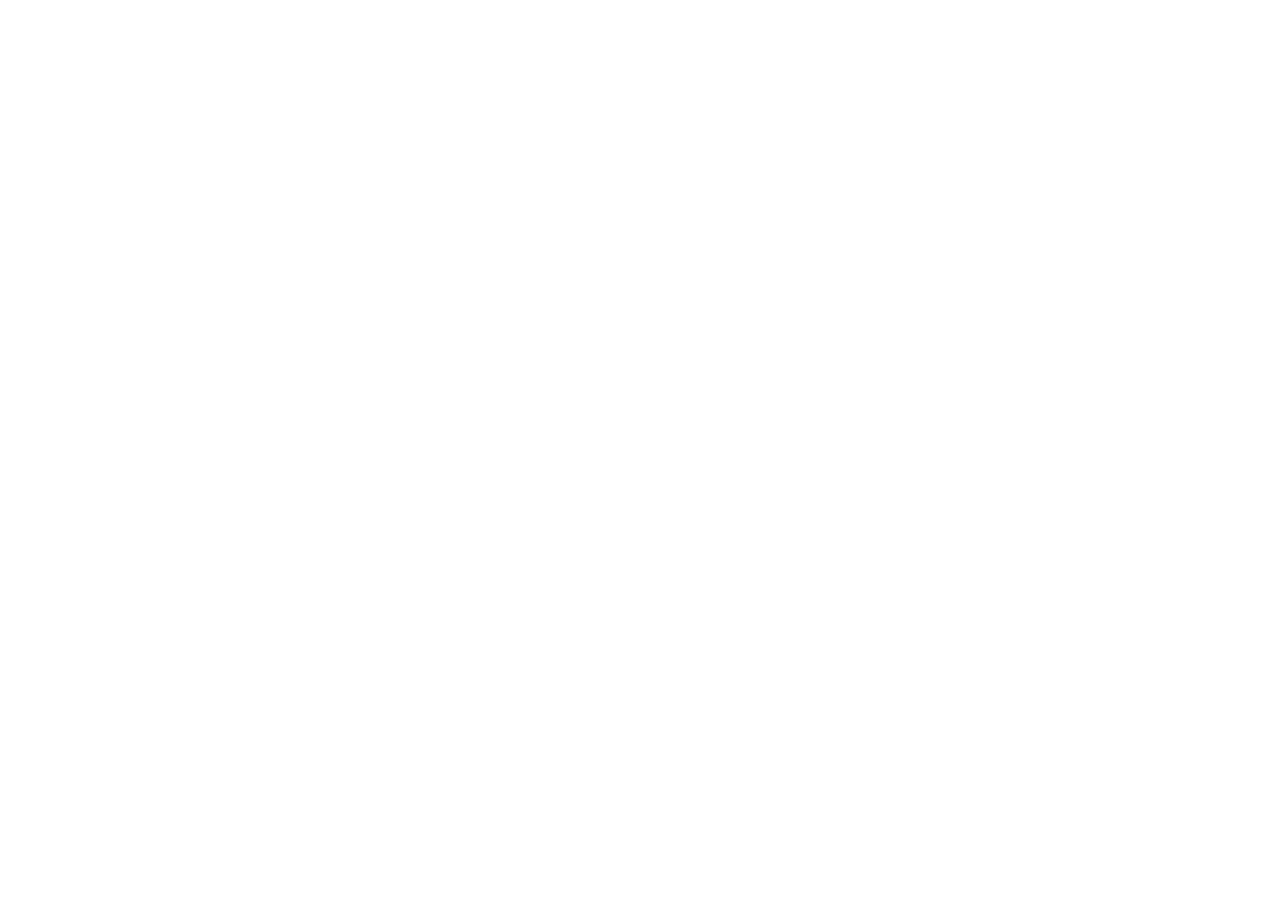
==== 4.html @ 883c3302 "started 4 block" ====
<!DOCTYPE html>
<html lang="en">
<head>
    <meta charset="UTF-8">
    <meta name="viewport" content="width=device-width, initial-scale=1.0">
    <title>Shapes-layout</title>
    <link rel="stylesheet" href="./css/4.css">
</head>
<body>
    
</body>
</html>
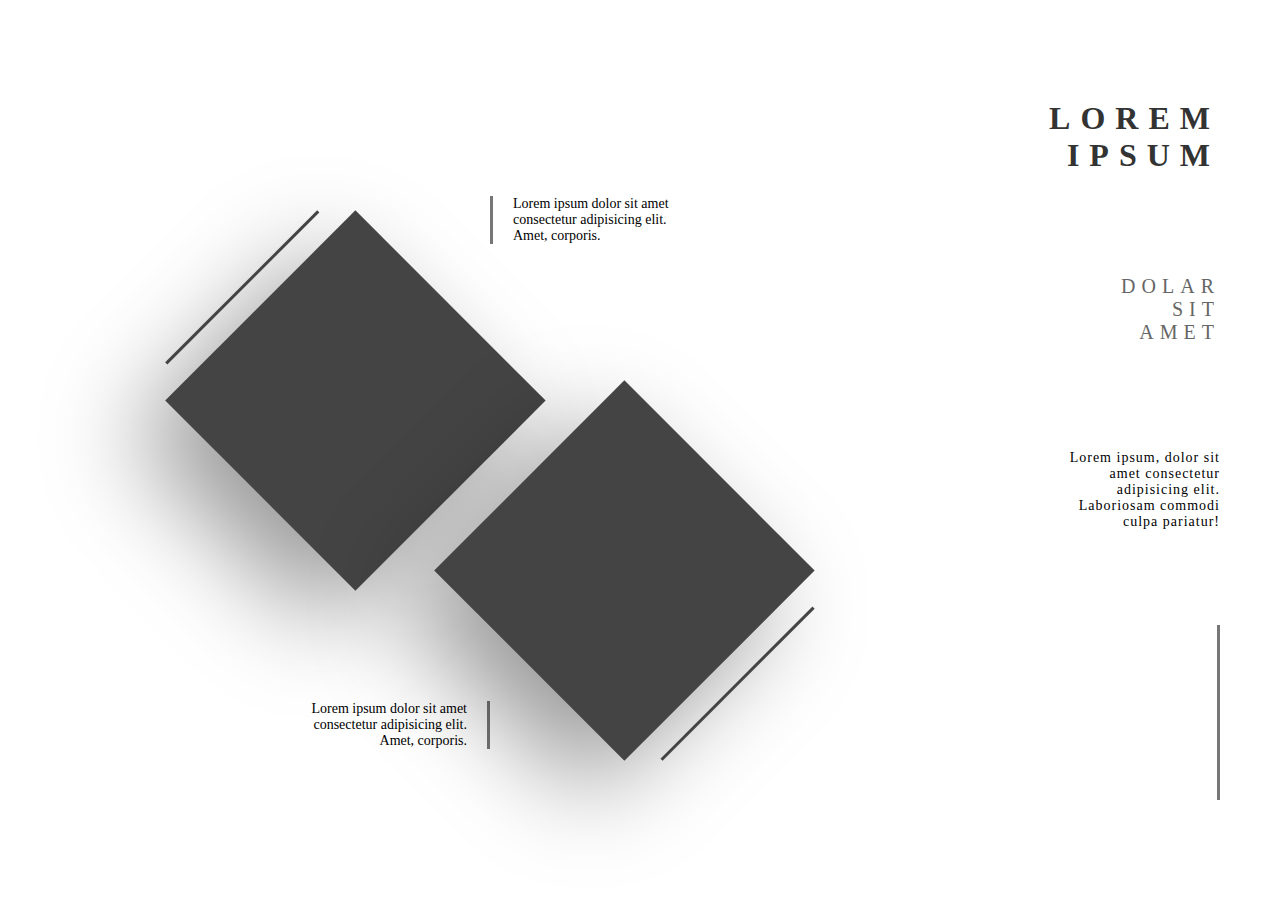
==== commit 1368e270: "finished the 5th slide" ====
--- a/4.html
+++ b/4.html
@@ -8,5 +8,39 @@
 </head>
 <body>
     
+    <div class="block">
+        <div class="block__left">
+            <div>
+                <div class="square">
+                    <div class="square__bg-wrap">
+                    <div class="square__bg" style="background-image: url('https://avatars.mds.yandex.net/i?id=19b1594261c2ae5615d32cf8fe384bd9dc4c8c1c-8267821-images-thumbs&n=13');">
+                    </div>
+                </div>
+                </div>
+                    <div class="text">Lorem ipsum dolor sit amet consectetur adipisicing elit. Amet, corporis.</div>
+            </div>
+            <div>
+                <div class="text">Lorem ipsum dolor sit amet consectetur adipisicing elit. Amet, corporis.</div>
+                <div class="square">
+                    <div class="square__bg-wrap">
+                    <div class="square__bg"style="background-image: url('https://avatars.mds.yandex.net/i?id=1f4d7a6065fc1630da924a96fefdaf6559db8594-9106769-images-thumbs&n=13');"></div>
+                </div>
+                </div>
+            </div>
+        </div>
+        <div class="block__right">
+            <h1 class="title">
+                lorem <br> ipsum   
+            </h1>
+            <div class="label">
+                dolar <br> sit <br> amet
+            </div>
+            <div class="desc">
+                Lorem ipsum, dolor sit amet consectetur adipisicing elit. Laboriosam commodi culpa pariatur!
+            </div>
+            <div class="line"></div>
+        </div>
+    </div>
+
 </body>
 </html>--- a/css/4.css
+++ b/css/4.css
@@ -0,0 +1,132 @@
+*{
+    margin: 0;
+    box-sizing: border-box;
+}
+
+.block {
+    height: 100vh;
+    display: grid;
+    grid-template-columns: 1fr 300px;
+}
+
+.block__left {
+    display: grid;
+    grid-template-columns: repeat(2, 1fr);
+    align-items: center;
+}
+
+.block__left> div {
+}
+
+.block__left> div:first-child {
+    justify-self: end;
+    text-align: right;
+}
+
+.block__right {
+    text-align: right;
+    padding: 100px 60px;
+    text-transform: uppercase;
+    display: grid;
+    grid-auto-rows: 1fr;
+    align-content: space-around;
+    justify-items: end;
+}
+
+.title {
+    letter-spacing: 10px;
+    color: #333;
+}
+
+.label {
+    margin: 0 0 60px;
+    font-size: 20px;
+    letter-spacing: 6px;
+    color: #666;
+    
+}
+
+.desc {
+    text-transform: none;
+    font-size: 14px;
+    max-width: 200px;
+    display: inline-block;
+    letter-spacing: 1px;
+}
+
+.line {
+    width: 3px;
+    background-color: #777;
+}
+
+.square {
+    --size: 21vw;  
+    --deg: 45deg;  
+    width: var(--size);
+    height: var(--size);
+    position: relative;
+    background-color: #444;
+    transform: rotate(var(--deg));
+    margin-bottom: 7vw;
+    margin-top: 15vw;
+    top: -6vw;
+    box-shadow: 0 4vw 8vw rgba(0, 0, 0, 0.4);
+}
+
+.square::before {
+    content: '';
+    position: absolute;
+    left: -10%;
+    top: 10%;
+    bottom: 10%;
+    width: 3px;
+    background-color: #444;
+}
+.square:first-child {
+    
+}
+.square:last-child {
+    top: 0;
+    margin-bottom: 0;
+}
+
+.square:last-child::before {
+    left: initial;
+    right: -10%;
+}
+
+.square__bg-wrap {
+    height: 100%;
+    overflow: hidden;
+    display: grid;
+    align-items: center;
+    justify-items: center;
+
+}
+
+.square__bg {
+    width: 140%;
+    height: 140%;
+    background-position: center;
+    background-size: cover;
+    transform: rotate(calc(var(--deg) * -1));
+}
+
+.text {
+    font-size: 14px;
+    max-width: 200px;
+}
+
+.text:last-child {
+    margin-left: auto;
+}
+
+.text:first-child {
+    border-left: 3px solid #777;
+    padding-left: 20px;
+}
+
+.block__left> div:first-child .text {
+    border-right: 3px solid #777;
+    padding-right: 20px;
+}